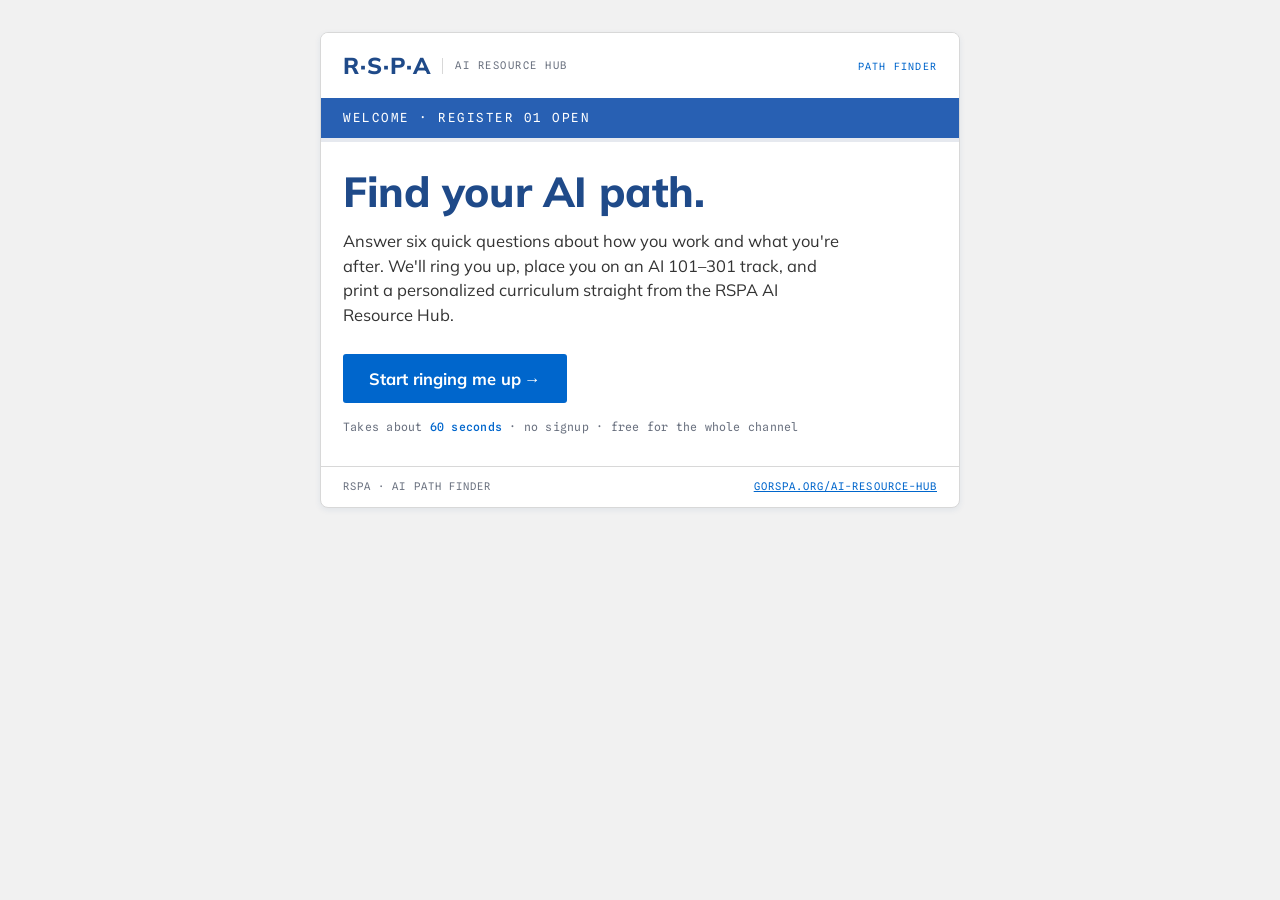
==== index.html @ 62cdf177 "Polish: keep receipt totals on one line at very narrow widths" ====
<!DOCTYPE html>
<html lang="en">
<head>
<meta charset="utf-8">
<meta name="viewport" content="width=device-width,initial-scale=1">
<meta name="description" content="RSPA AI Path Finder — a 60-second placement quiz that prints your personalized AI curriculum from the RSPA AI Resource Hub.">

<!-- Open Graph / social cards. Once the quiz has its final public URL,
     update og:url below, and consider swapping og:image for a 1200x630 PNG card. -->
<meta property="og:type" content="website">
<meta property="og:site_name" content="RSPA AI Resource Hub">
<meta property="og:title" content="RSPA AI Path Finder">
<meta property="og:description" content="Six quick questions place you on an AI 101–301 curriculum path for the retail IT channel — printed as a shareable receipt. Free, 60 seconds, no signup.">
<meta property="og:url" content="https://www.gorspa.org/ai-resource-hub/">
<meta property="og:image" content="https://www.gorspa.org/wp-content/uploads/logo-color.svg">
<meta name="twitter:card" content="summary">
<meta name="twitter:title" content="RSPA AI Path Finder">
<meta name="twitter:description" content="Find your AI path: a 60-second placement quiz from the RSPA AI Resource Hub.">
<title>RSPA AI Path Finder</title>
<link rel="preconnect" href="https://fonts.googleapis.com">
<link rel="preconnect" href="https://fonts.gstatic.com" crossorigin>
<link rel="stylesheet" href="https://fonts.googleapis.com/css2?family=Mulish:wght@400;600;700;800&family=Spline+Sans+Mono:wght@400;500;700&display=swap">
<style>
  /* ————————————————————————————————————————————————
     RSPA AI PATH FINDER — a friendly register that
     prints your curriculum as a receipt.
     Styled to RSPA's own site: white ground, navy nav
     blue, action blue links, RSPA red for the stamp.
     ———————————————————————————————————————————————— */
  :root{
    --page:#f1f1f1;         /* RSPA gray band */
    --card:#ffffff;
    --border:#d8d8d8;
    --navy:#1f4a89;         /* RSPA header navy */
    --navbar:#2860b3;       /* RSPA main-menu blue */
    --blue:#0066cc;         /* RSPA action/link blue */
    --blue-dark:#005dac;
    --red:#c02b0a;          /* RSPA red — stamp only */
    --txt:#333333;
    --txt-soft:#6b7280;
    --paper:#fbf8f1;        /* receipt paper */
    --paper-2:#f4efe2;
    --ink:#2d2d2d;
    --ink-soft:#6f6a5e;
    --disp:proxima-nova,"Mulish","Helvetica Neue",Helvetica,Arial,sans-serif;
    --mono:"Spline Sans Mono",ui-monospace,"SF Mono",Menlo,monospace;
    --ease:cubic-bezier(.16,1,.3,1);
  }
  *{box-sizing:border-box;margin:0;padding:0}
  html{-webkit-text-size-adjust:100%}
  body{
    background:var(--page);
    color:var(--txt);
    font-family:var(--disp);
    font-size:16px;line-height:1.5;
    min-height:100%;
    display:flex;justify-content:center;
    padding:clamp(12px,3vw,32px);
  }
  .terminal{
    width:100%;max-width:640px;
    background:var(--card);
    border:1px solid var(--border);
    border-radius:8px;
    overflow:hidden;
    box-shadow:0 2px 6px rgba(31,74,137,.08);
  }

  /* ————— masthead ————— */
  .mast{
    display:flex;align-items:center;justify-content:space-between;gap:16px;
    padding:16px 22px 14px;
    background:var(--card);
  }
  .brand{display:flex;align-items:center;gap:12px;min-width:0}
  .brand img{height:34px;width:auto;display:block}
  .brand .wordmark{
    display:none;
    font-family:var(--disp);font-weight:800;font-size:23px;letter-spacing:.04em;color:var(--navy);
  }
  .brand.no-img img{display:none}
  .brand.no-img .wordmark{display:block}
  .brand small{
    font-family:var(--mono);font-size:10.5px;letter-spacing:.14em;
    color:var(--txt-soft);text-transform:uppercase;white-space:nowrap;
    border-left:1px solid var(--border);padding-left:12px;
  }
  .mast .tag{
    font-family:var(--mono);font-size:10px;letter-spacing:.12em;text-transform:uppercase;
    color:var(--blue);white-space:nowrap;
  }

  /* ————— status bar (register display, RSPA nav blue) ————— */
  .vfd{
    background:var(--navbar);
    padding:11px 22px;
    font-family:var(--mono);
    color:#fff;
    display:flex;justify-content:space-between;align-items:baseline;gap:12px;
  }
  .vfd .msg{font-size:12.5px;letter-spacing:.12em;text-transform:uppercase;overflow:hidden;white-space:nowrap;text-overflow:ellipsis}
  .vfd .count{font-size:12.5px;letter-spacing:.12em;flex:none;color:rgba(255,255,255,.65)}
  .vfd .count b{color:#fff;font-weight:500}

  /* progress bar */
  .ticks{height:4px;background:#e6e9ef;overflow:hidden}
  .ticks i{display:block;height:100%;width:100%;background:var(--blue);
    transform:scaleX(0);transform-origin:left center;transition:transform .45s var(--ease)}

  /* ————— screens ————— */
  .stage{padding:28px 22px 30px;position:relative}
  .screen{display:none}
  .screen.active{display:block;animation:rise .38s var(--ease)}
  @keyframes rise{from{opacity:0;transform:translateY(10px)}to{opacity:1;transform:none}}

  h1{
    font-size:clamp(29px,6vw,42px);font-weight:800;line-height:1.06;color:var(--navy);
    letter-spacing:-.01em;text-wrap:balance;margin-bottom:14px;
  }
  h2{font-size:clamp(21px,4.2vw,26px);font-weight:700;line-height:1.18;color:var(--navy);letter-spacing:-.005em;text-wrap:balance;margin-bottom:20px}
  .lede{color:var(--txt);font-size:16.5px;max-width:50ch;margin-bottom:26px}
  .meta-line{font-family:var(--mono);font-size:11.5px;letter-spacing:.02em;color:var(--txt-soft);margin-top:16px}
  .meta-line b{color:var(--blue);font-weight:500}

  .btn{
    -webkit-appearance:none;appearance:none;cursor:pointer;
    font-family:var(--disp);font-weight:700;font-size:16.5px;
    color:#fff;background:var(--blue);
    border:none;border-radius:3px;
    padding:14px 26px;
    transition:background .15s,transform .12s var(--ease);
  }
  .btn:hover{background:var(--blue-dark)}
  .btn:active{transform:translateY(2px)}
  .btn:focus-visible{outline:3px solid var(--navy);outline-offset:3px}

  /* answers */
  .answers{display:flex;flex-direction:column;gap:10px}
  .ans{
    -webkit-appearance:none;appearance:none;cursor:pointer;text-align:left;
    display:flex;align-items:center;gap:14px;
    width:100%;padding:13px 16px;
    background:#fff;
    border:1px solid var(--border);
    border-radius:4px;
    color:var(--txt);font-family:var(--disp);font-size:16px;font-weight:400;line-height:1.35;
    transition:border-color .15s,background .15s,transform .15s var(--ease);
  }
  .ans .key{
    flex:none;width:28px;height:28px;border-radius:3px;
    display:grid;place-items:center;
    font-family:var(--mono);font-size:12px;font-weight:700;
    background:#eaf2fc;color:var(--blue);
    border:1px solid #c5dcf5;
  }
  .ans:hover{border-color:var(--blue);background:#f7fafd;transform:translateX(3px)}
  .ans:focus-visible{outline:2px solid var(--blue);outline-offset:2px}
  .ans.rung{border-color:var(--blue);background:#eaf2fc}
  .q-foot{display:flex;justify-content:space-between;align-items:baseline;gap:12px;margin-top:18px}
  .kbd-hint{display:none;font-family:var(--mono);font-size:11px;letter-spacing:.02em;color:var(--txt-soft)}
  .kbd-hint b{color:var(--blue);font-weight:500}
  @media (hover:hover) and (pointer:fine){ .kbd-hint{display:inline} }
  .back{
    background:none;border:none;cursor:pointer;
    font-family:var(--mono);font-size:12px;letter-spacing:.02em;color:var(--txt-soft);
    padding:6px 2px;
  }
  .back:hover{color:var(--navy)}
  .back:focus-visible{outline:2px solid var(--blue);outline-offset:2px}

  /* ————— printing / receipt ————— */
  .slot{
    height:12px;border-radius:6px;margin:4px auto 0;max-width:520px;
    background:linear-gradient(180deg,#c7cdd8,#e9ecf1);
    border:1px solid var(--border);
    box-shadow:0 2px 4px rgba(31,74,137,.25) inset;
  }
  .receipt-wrap{max-width:480px;margin:0 auto}
  .receipt{
    background:
      repeating-linear-gradient(0deg,transparent 0 26px,rgba(45,45,45,.03) 26px 27px),
      linear-gradient(180deg,var(--paper),var(--paper-2));
    color:var(--ink);
    font-family:var(--mono);font-size:13px;line-height:1.55;
    padding:26px 24px 20px;
    margin-top:-6px;
    box-shadow:0 18px 36px -16px rgba(31,74,137,.45);
    transform-origin:top center;
    -webkit-mask:linear-gradient(#000 0 0) top/100% calc(100% - 9px) no-repeat,
      radial-gradient(circle at 6px -3px, transparent 7px, #000 7.5px) bottom/12px 9px repeat-x;
            mask:linear-gradient(#000 0 0) top/100% calc(100% - 9px) no-repeat,
      radial-gradient(circle at 6px -3px, transparent 7px, #000 7.5px) bottom/12px 9px repeat-x;
  }
  .printing .receipt{animation:feed 1.1s var(--ease)}
  @keyframes feed{
    0%{clip-path:inset(0 0 100% 0);transform:translateY(-14px)}
    100%{clip-path:inset(0 0 0% 0);transform:none}
  }
  .r-center{text-align:center}
  .r-logo-img{height:34px;width:auto;display:inline-block}
  .r-logo{display:none;font-family:var(--disp);font-weight:800;font-size:24px;letter-spacing:.02em;color:var(--navy)}
  .r-head.no-img .r-logo-img{display:none}
  .r-head.no-img .r-logo{display:block}
  .r-sub{font-size:11px;letter-spacing:.14em;text-transform:uppercase;color:var(--ink-soft);margin-top:6px}
  .rule{border:none;border-top:1.5px dashed rgba(45,45,45,.35);margin:13px 0}
  .kv{display:flex;justify-content:space-between;gap:12px;font-size:12px;color:var(--ink-soft)}
  .kv b{color:var(--ink);font-weight:500}

  .stamp-row{display:flex;align-items:center;justify-content:space-between;gap:14px;margin:4px 0 2px}
  .lvl{
    font-family:var(--disp);font-weight:800;font-size:40px;letter-spacing:-.02em;line-height:1;color:var(--navy);
  }
  .lvl small{display:block;font-family:var(--mono);font-weight:400;font-size:10.5px;letter-spacing:.16em;text-transform:uppercase;color:var(--ink-soft);margin-top:5px}
  .stamp{
    flex:none;transform:rotate(-7deg);
    border:2.5px solid var(--red);color:var(--red);
    border-radius:6px;padding:6px 12px;
    font-weight:700;font-size:13px;letter-spacing:.16em;text-transform:uppercase;
    opacity:.92;
  }
  .printing .stamp{animation:stamp .5s var(--ease) .9s backwards}
  @keyframes stamp{
    0%{transform:rotate(-7deg) scale(2.1);opacity:0}
    70%{transform:rotate(-7deg) scale(.94);opacity:.95}
    100%{transform:rotate(-7deg) scale(1);opacity:.92}
  }
  .persona-line{font-size:12.5px;color:var(--ink);margin-top:10px;max-width:42ch}

  .r-h{font-size:11px;letter-spacing:.16em;text-transform:uppercase;color:var(--ink-soft);margin:2px 0 8px}
  .item{display:block;text-decoration:none;color:var(--ink);padding:9px 8px;margin:0 -8px;border-radius:4px}
  .item:hover{background:rgba(0,102,204,.06)}
  .item:focus-visible{outline:2px solid var(--blue);outline-offset:1px}
  .item .t{display:flex;justify-content:space-between;gap:10px;font-weight:700;font-size:13px}
  .item .t .sku{flex:none;font-weight:400;color:var(--ink-soft);font-size:11px;letter-spacing:.06em}
  .item .d{font-size:12px;color:var(--ink-soft);margin-top:2px;line-height:1.45}
  .item .u{font-size:11px;color:var(--blue);text-decoration:underline;text-underline-offset:2px;word-break:break-all;margin-top:3px;display:block}
  .totals .kv{margin:3px 0}
  .totals .kv b, .totals .grand span:last-child{white-space:nowrap}
  .totals .grand{font-size:15px;color:var(--ink);font-weight:700}
  .barcode{
    height:44px;margin:14px auto 4px;max-width:280px;
    background:repeating-linear-gradient(90deg,
      var(--ink) 0 2px,transparent 2px 5px,
      var(--ink) 5px 8px,transparent 8px 10px,
      var(--ink) 10px 11px,transparent 11px 15px,
      var(--ink) 15px 19px,transparent 19px 21px);
  }
  .thanks{font-size:11px;letter-spacing:.14em;text-transform:uppercase;color:var(--ink-soft)}

  /* share row */
  .share{display:flex;flex-wrap:wrap;gap:10px;justify-content:center;margin-top:22px}
  .chip{
    -webkit-appearance:none;appearance:none;cursor:pointer;text-decoration:none;
    font-family:var(--mono);font-size:12px;letter-spacing:.04em;
    color:var(--navy);background:#fff;
    border:1px solid var(--border);border-radius:3px;
    padding:9px 16px;transition:border-color .15s,background .15s;
  }
  .chip:hover{border-color:var(--blue);background:#f7fafd}
  .chip:focus-visible{outline:2px solid var(--blue);outline-offset:2px}
  .chip.primary{background:var(--blue);color:#fff;border-color:var(--blue);font-weight:700}
  .chip.primary:hover{background:var(--blue-dark)}
  .toast{
    text-align:center;font-family:var(--mono);font-size:11.5px;letter-spacing:.1em;
    color:var(--blue);margin-top:12px;min-height:16px;opacity:0;transition:opacity .25s;
  }
  .toast.show{opacity:1}
  .shared-note{
    font-family:var(--mono);font-size:11.5px;letter-spacing:.04em;color:var(--txt-soft);
    text-align:center;margin-bottom:14px;
  }
  .shared-note button{background:none;border:none;color:var(--blue);cursor:pointer;font:inherit;text-decoration:underline;text-underline-offset:2px;padding:0}

  .foot{
    border-top:1px solid var(--border);
    padding:12px 22px;display:flex;justify-content:space-between;gap:10px;
    font-family:var(--mono);font-size:10.5px;letter-spacing:.1em;color:var(--txt-soft);text-transform:uppercase;
  }
  .foot a{color:var(--blue)}
  .foot a:hover{color:var(--navy)}

  ::selection{background:var(--blue);color:#fff}

  @media (max-width:480px){
    .mast{padding:13px 16px 11px}
    .vfd{padding:10px 16px}
    .stage{padding:24px 16px 26px}
    .vfd .msg{font-size:11px;white-space:normal;line-height:1.45}
    .vfd .count{font-size:11px}
    .brand small{display:none}
    .mast .tag{display:none}
  }
  @media (prefers-reduced-motion:reduce){
    *,*::before,*::after{animation-duration:.01ms !important;animation-iteration-count:1 !important;transition-duration:.01ms !important}
  }
</style>
</head>
<body>

<div class="terminal" id="terminal">
  <div class="mast">
    <div class="brand" id="brand">
      <img src="https://www.gorspa.org/wp-content/uploads/logo-color.svg" alt="RSPA"
           onerror="this.parentNode.classList.add('no-img')">
      <span class="wordmark">R·S·P·A</span>
      <small>AI Resource Hub</small>
    </div>
    <span class="tag">Path Finder</span>
  </div>

  <div class="vfd" role="status" aria-live="polite">
    <span class="msg" id="vfdMsg">WELCOME · REGISTER 01 OPEN</span>
    <span class="count" id="vfdCount"></span>
  </div>
  <div class="ticks" id="ticks" aria-hidden="true"></div>

  <div class="stage" id="stage">

    <!-- INTRO -->
    <section class="screen active" id="intro">
      <h1>Find your AI path.</h1>
      <p class="lede">Answer six quick questions about how you work and what you're after. We'll ring you up, place you on an AI 101–301 track, and print a personalized curriculum straight from the RSPA AI Resource Hub.</p>
      <button class="btn" id="startBtn">Start ringing me up&thinsp;→</button>
      <p class="meta-line">Takes about <b>60 seconds</b> · no signup · free for the whole channel</p>
    </section>

    <!-- QUESTION -->
    <section class="screen" id="quiz">
      <h2 id="qTitle" tabindex="-1" style="outline:none"></h2>
      <div class="answers" id="qAnswers"></div>
      <div class="q-foot">
        <button class="back" id="backBtn">← back one item</button>
        <span class="kbd-hint" aria-hidden="true">or press <b>A–D</b></span>
      </div>
    </section>

    <!-- RESULT -->
    <section class="screen" id="result">
      <p class="shared-note" id="sharedNote" hidden>Viewing a shared result · <button id="retakeInline">take the quiz yourself →</button></p>
      <div class="slot" aria-hidden="true"></div>
      <div class="receipt-wrap">
        <div class="receipt" id="receipt"></div>
      </div>
      <div class="share">
        <button class="chip primary" id="copyBtn">Copy my result link</button>
        <a class="chip" id="liBtn" target="_blank" rel="noopener">Share on LinkedIn</a>
        <a class="chip" id="mailBtn">Email it</a>
        <button class="chip" id="retakeBtn">Retake</button>
      </div>
      <p class="toast" id="toast" role="status">LINK COPIED — PASTE IT ANYWHERE</p>
    </section>

  </div>

  <div class="foot">
    <span>RSPA · AI Path Finder</span>
    <a href="https://www.gorspa.org/ai-resource-hub/" target="_blank" rel="noopener">gorspa.org/ai-resource-hub</a>
  </div>
</div>

<script>
(function(){
  "use strict";

  /* ————— config ————— */
  var HUB = "https://www.gorspa.org/";
  /* Where LinkedIn / email shares send people. For now this is the AI Resource
     Hub; once the quiz has its own public URL, point this at the quiz instead. */
  var SHARE_TARGET = HUB + "ai-resource-hub/";
  /* Optional response counter: set to an endpoint URL (Formspree, Google Apps
     Script, etc.) to receive one anonymous POST per completed quiz:
     {level, track, role, ts}. Leave "" to disable — the widget is zero-backend. */
  var PING_URL = "";

  /* ————— content: questions ————— */
  var QUESTIONS = [
    {
      kick:"Item 1 · Familiarity",
      title:"How would you describe you and AI right now?",
      opts:[
        {label:"We haven't been formally introduced", pts:0},
        {label:"I've dabbled — ChatGPT here and there", pts:1},
        {label:"I use AI tools most days at work", pts:2},
        {label:"I'm building or deploying AI solutions", pts:3}
      ]
    },
    {
      kick:"Item 2 · Vocabulary check",
      title:"Someone says “RAG” in a meeting. You think…",
      opts:[
        {label:"…something about cleaning cloths?", pts:0},
        {label:"I've heard it — retrieval-something", pts:1},
        {label:"I can explain it in plain English", pts:2},
        {label:"I've implemented one", pts:3}
      ]
    },
    {
      kick:"Item 3 · Your seat",
      title:"Which seat do you sit in most days?",
      opts:[
        {label:"Owner / executive", role:"exec"},
        {label:"Sales or marketing", role:"sales"},
        {label:"Support, service, or operations", role:"ops"},
        {label:"Technical — dev, integrations, IT", role:"tech"}
      ]
    },
    {
      kick:"Item 4 · The goal",
      title:"What would make this worth your time?",
      opts:[
        {label:"Understand what AI actually is (and isn't)", track:"f"},
        {label:"Get better results from tools I already use", track:"p"},
        {label:"Run my company more efficiently with AI", track:"i"},
        {label:"Bring AI to my merchants — or my product", track:"m"}
      ]
    },
    {
      kick:"Item 5 · Company pulse",
      title:"How does your company use AI today?",
      opts:[
        {label:"It doesn't — or only unofficially", pts:0},
        {label:"A few people experimenting on their own", pts:1},
        {label:"Approved tools, some ground rules", pts:2},
        {label:"AI is built into our products or processes", pts:3}
      ]
    },
    {
      kick:"Item 6 · The honest one",
      title:"What's really holding you back?",
      opts:[
        {label:"I don't know where to start", mod:-1, flag:"start"},
        {label:"Security, IP, and accuracy worries", mod:0, flag:"risk"},
        {label:"Zero spare time to figure it out", mod:0, flag:"time"},
        {label:"Nothing — hand me the advanced stuff", mod:1, flag:"go"}
      ]
    }
  ];

  /* ————— content: levels & curriculum ————— */
  var ROLE_LABEL = {exec:"Owner / Executive", sales:"Sales & Marketing", ops:"Support & Operations", tech:"Technical / Dev"};
  var ROLE_PLAYBOOK = {
    exec:"Executive playbook — strategy, board materials, faster decisions.",
    sales:"Sales-team playbook — call prep, follow-ups, pipeline intelligence.",
    ops:"Support-team playbook — level-1 chatbots, faster resolution, onboarding.",
    tech:"Developer-team playbook — prototyping, code gen, the new QA."
  };
  var TRACK_LABEL = {f:"Foundations", p:"Practitioner", i:"Internal efficiency", m:"Merchant-facing"};

  var LEVELS = {
    "101":{
      persona:"The Explorer", grade:"AI 101",
      line:"AI-curious and starting fresh — the single best place to be. Your curriculum builds the foundation everyone else skipped.",
      items:[
        {sku:"TERM-101", t:"AI Terminology & Definitions", d:"Learn the language: generative vs. predictive, LLMs, RAG, agents — decoded for the channel.", u:HUB+"ai-terminology/"},
        {sku:"MYTH-101", t:"AI Misconceptions & Best Practices", d:"Seven myths, busted — plus what to never paste into a public AI tool.", u:HUB+"ai-misconceptions-best-practices/"},
        {sku:"PRMPT-101", t:"Basic Prompting — the Cheat Sheet", d:"Sample prompts for marketing, sales & support, and the role-context-format formula.", u:HUB+"ai-tools/"},
        {sku:"POD-151", t:"Podcast: AI's Impact w/ Byron Reese", d:"A tech futurist's big picture. Zero jargon, all signal.", u:HUB+"blog-rspa-trusted-advisor-ep-151-ais-impact-with-tech-futurist-byron-reese/"},
        {sku:"ACT-101", t:"This week: one tool, one task", d:"The best-practices action plan — pick one AI tool and use it for one real task before Friday.", u:HUB+"ai-misconceptions-best-practices/"}
      ]
    },
    "102":{
      persona:"The Practitioner", grade:"AI 102",
      line:"You already use AI — now make it work harder. Your curriculum turns casual prompting into a repeatable skill.",
      items:[
        {sku:"PRMPT-102", t:"Prompting Cheat Sheet & Few-Shot", d:"Context, verification, and teaching the AI with examples before you ask.", u:HUB+"ai-tools/"},
        {sku:"CRAFT-102", t:"Advanced Prompting: C.R.A.F.T. & Personas", d:"Context-Role-Action-Format-Tone, expert personas, chain-of-thought — the pro moves.", u:HUB+"ai-tools/"},
        {sku:"SEC-102", t:"Protect Your IP", d:"Zero-trust rules for public tools, and what belongs only in paid, contract-backed platforms.", u:HUB+"ai-misconceptions-best-practices/"},
        {sku:"DECK-102", t:"Inspire 2026 AI Session Decks", d:"AI Tools Overview and AI Productivity Tools — download the presentations.", u:HUB+"rspa-ai-education-content/"},
        {sku:"POD-153", t:"Podcast: Zack Kass (ex-OpenAI)", d:"How AI can expand VAR/ISV potential, from OpenAI's former GTM lead.", u:HUB+"blog-rspa-trusted-advisor-ep-153-how-ai-can-expand-var-isv-potential-with-zack-kass/"}
      ]
    },
    "201":{
      persona:"The Operator", grade:"AI 201",
      line:"You're past experimenting — time to put AI to work across the whole business, team by team.",
      items:[
        {sku:"OPS-201", t:"Internal AI Applications, by Team", d:"__ROLE__", u:HUB+"ai-internal-applications/"},
        {sku:"PDF-201", t:"Top 10 AI Use Cases for IT Resellers", d:"The internal-productivity playbook, in one PDF.", u:HUB+"wp-content/uploads/Top-10-AI-Use-Cases-for-IT-Resellers-Internal-Productivity-Business-Growth.pdf"},
        {sku:"PDF-202", t:"Stop Talking About AI and Start Using It", d:"A practical application guide for busy channel executives.", u:HUB+"wp-content/uploads/Stop-Talking-About-AI-and-Start-Using-It-A-Practical-Application-for-Busy-Channel-Executives.pdf"},
        {sku:"SEC-201", t:"Governance Guardrails", d:"IP protection defaults and sample partner-NDA language before you scale.", u:HUB+"ai-misconceptions-best-practices/"},
        {sku:"POD-153", t:"Podcast: Zack Kass (ex-OpenAI)", d:"Where VAR/ISV leverage really is — strategy for the next 24 months.", u:HUB+"blog-rspa-trusted-advisor-ep-153-how-ai-can-expand-var-isv-potential-with-zack-kass/"}
      ]
    },
    "301":{
      persona:"The Trailblazer", grade:"AI 301",
      line:"You're bringing AI to the front of the store — and the front of the industry. This is the merchant-facing, revenue-side track.",
      items:[
        {sku:"MRCH-301", t:"Merchant-Facing AI, by Vertical", d:"What McDonald's, Wegmans, and Sephora are shipping — and what your merchants will ask for next.", u:HUB+"ai-merchant-facing-applications/"},
        {sku:"POD-159", t:"Podcast: AI & Payments Opportunities", d:"For ISOs, agents, ISVs, and VARs — where AI meets the payments stack.", u:HUB+"blog-rspa-trusted-advisor-ep-159-ai-payments-opportunities-for-isos-agents-isvs-and-vars/"},
        {sku:"DECK-301", t:"Voice AI & Predictive Analysis Decks", d:"Inspire 2026 sessions: Voice AI in Retail IT and AI Predictive Analysis.", u:HUB+"rspa-ai-education-content/"},
        {sku:"OPS-301", t:"Cross-System Pipeline Intelligence", d:"Fuse CRM, email, transcripts & support data for forecast-grade deal health.", u:HUB+"ai-internal-applications/"},
        {sku:"CTA-301", t:"Join the RSPA AI Advisory Group", d:"Shape this hub — contribute case studies and steer what gets built next.", u:"mailto:Membership@GoRSPA.org?subject=RSPA%20AI%20Advisory%20Group"}
      ]
    }
  };

  /* electives appended by track / concern */
  var ELECTIVES = {
    m:{sku:"ELEC-M", t:"Elective: Merchant-Facing AI", d:"A preview of the 301 track — real deployments across retail, restaurant & grocery.", u:HUB+"ai-merchant-facing-applications/"},
    i:{sku:"ELEC-I", t:"Elective: Internal AI Applications", d:"A preview of the 201 track — efficiency use cases organized by business outcome.", u:HUB+"ai-internal-applications/"},
    risk:{sku:"ELEC-S", t:"Elective: IP & Accuracy Guardrails", d:"The zero-trust defaults that let you use AI without losing sleep.", u:HUB+"ai-misconceptions-best-practices/"}
  };

  var VFD_LINES = [
    "SCANNING FAMILIARITY…","CHECKING VOCABULARY…","LOGGING YOUR SEAT…",
    "PRICING THE GOAL…","READING COMPANY PULSE…","LAST ITEM — BE HONEST…"
  ];

  /* ————— state ————— */
  var state = {i:0, answers:[], score:0, role:null, track:null, flag:null, shared:false};

  var $ = function(id){return document.getElementById(id)};
  var screens = {intro:$("intro"), quiz:$("quiz"), result:$("result")};
  var reduced = window.matchMedia("(prefers-reduced-motion: reduce)").matches;

  /* progress bar */
  var ticksEl = $("ticks");
  ticksEl.appendChild(document.createElement("i"));

  function vfd(msg,count){
    $("vfdMsg").textContent = msg;
    $("vfdCount").innerHTML = count || "";
  }
  function show(name){
    for(var k in screens){screens[k].classList.remove("active")}
    screens[name].classList.add("active");
    postHeight();
  }
  function paintTicks(n){
    ticksEl.firstChild.style.transform = "scaleX(" + (n/QUESTIONS.length) + ")";
  }

  /* ————— quiz flow ————— */
  function renderQ(focusTitle){
    var q = QUESTIONS[state.i];
    $("qTitle").textContent = q.title;
    var box = $("qAnswers"); box.innerHTML = "";
    var KEYS = "ABCD";
    q.opts.forEach(function(opt,idx){
      var b = document.createElement("button");
      b.className = "ans" + (state.answers[state.i]===idx ? " rung" : "");
      b.type = "button";
      b.innerHTML = '<span class="key">'+KEYS[idx]+'</span><span>'+opt.label+'</span>';
      b.addEventListener("click",function(){pick(idx,b)});
      box.appendChild(b);
    });
    $("backBtn").style.visibility = "visible";
    $("backBtn").textContent = state.i===0 ? "← back to start" : "← back one item";
    vfd(VFD_LINES[state.i], "ITEM <b>"+(state.i+1)+"</b>/"+QUESTIONS.length);
    paintTicks(state.i);
    show("quiz");
    if(focusTitle !== false){ try{ $("qTitle").focus({preventScroll:false}) }catch(e){} }
  }

  var advancing = false;
  function pick(idx, btn){
    if(advancing) return;
    advancing = true;
    var sib = btn.parentNode.children;
    for(var s=0;s<sib.length;s++){ sib[s].classList.remove("rung") }
    btn.classList.add("rung");
    state.answers[state.i] = idx;
    var delay = reduced ? 0 : 260;
    setTimeout(function(){
      advancing = false;
      state.i++;
      if(state.i < QUESTIONS.length){ renderQ() }
      else { tally(); }
    }, delay);
  }

  /* register keys: A–D or 1–4 answer the open question */
  document.addEventListener("keydown", function(e){
    if(!screens.quiz.classList.contains("active")) return;
    if(e.altKey || e.ctrlKey || e.metaKey) return;
    var idx = "ABCD".indexOf(e.key.toUpperCase());
    if(idx < 0) idx = "1234".indexOf(e.key);
    if(idx >= 0 && idx < QUESTIONS[state.i].opts.length){
      var btn = $("qAnswers").children[idx];
      if(btn){ e.preventDefault(); pick(idx, btn) }
    }
  });

  $("backBtn").addEventListener("click",function(){
    if(state.i===0){ state.answers=[]; vfd("WELCOME · REGISTER 01 OPEN",""); paintTicks(0); show("intro"); return }
    state.i--; renderQ();
  });

  $("startBtn").addEventListener("click",function(){ state.i=0; state.answers=[]; renderQ() });
  $("retakeBtn").addEventListener("click",restart);
  $("retakeInline").addEventListener("click",restart);
  function restart(){
    state = {i:0, answers:[], score:0, role:null, track:null, flag:null, shared:false};
    $("sharedNote").hidden = true;
    if(history.replaceState){ try{ history.replaceState(null,"",location.pathname) }catch(e){} }
    renderQ();
  }

  /* ————— scoring ————— */
  function tally(){
    var score=0, role="ops", track="f", flag=null, mod=0;
    QUESTIONS.forEach(function(q,qi){
      var opt = q.opts[state.answers[qi]];
      if(!opt) return;
      if(typeof opt.pts === "number") score += opt.pts;
      if(opt.role) role = opt.role;
      if(opt.track) track = opt.track;
      if(typeof opt.mod === "number"){ mod = opt.mod; flag = opt.flag }
    });
    var adj = Math.max(0, Math.min(9, score + mod));
    var level = adj<=2 ? "101" : adj<=5 ? "102" : adj<=7 ? "201" : "301";
    state.score=adj; state.role=role; state.track=track; state.flag=flag;
    renderResult(level, track, role, adj, flag, false);
  }

  /* ————— receipt ————— */
  function esc(s){return String(s).replace(/&/g,"&amp;").replace(/</g,"&lt;").replace(/>/g,"&gt;").replace(/"/g,"&quot;")}

  function renderResult(level, track, role, score, flag, isShared){
    var L = LEVELS[level];
    var items = L.items.slice();

    /* personalize the 201 lead item by role */
    items = items.map(function(it){
      if(it.d === "__ROLE__"){ it = {sku:it.sku,t:it.t,u:it.u,d:ROLE_PLAYBOOK[role] || "Playbooks for every team — pick your seat and start there."} }
      return it;
    });

    /* electives: track preview + risk guardrails, deduped */
    var extra = [];
    if(track==="m" && level!=="301") extra.push(ELECTIVES.m);
    if(track==="i" && (level==="101"||level==="102")) extra.push(ELECTIVES.i);
    if(flag==="risk") extra.push(ELECTIVES.risk);
    var urls = {}; items.forEach(function(it){urls[it.u+it.t]=1});
    extra = extra.filter(function(e){ if(urls[e.u+e.t]) return false; urls[e.u+e.t]=1; return true });

    var now = new Date();
    var dateStr = now.toLocaleDateString(undefined,{year:"numeric",month:"short",day:"2-digit"});
    var timeStr = now.toLocaleTimeString(undefined,{hour:"2-digit",minute:"2-digit"});

    var h = '';
    h += '<div class="r-center r-head"><img class="r-logo-img" src="https://www.gorspa.org/wp-content/uploads/logo-color.svg" alt="RSPA" onerror="this.parentNode.classList.add(\'no-img\')">';
    h += '<div class="r-logo">R·S·P·A</div>';
    h += '<div class="r-sub">AI Resource Hub · Path Finder</div></div>';
    h += '<hr class="rule">';
    h += '<div class="kv"><span>DATE</span><b>'+dateStr+' '+timeStr+'</b></div>';
    h += '<div class="kv"><span>REGISTER</span><b>01 · PATH FINDER v1.0</b></div>';
    h += '<div class="kv"><span>MEMBER SEAT</span><b>'+esc(ROLE_LABEL[role]||"—")+'</b></div>';
    h += '<div class="kv"><span>TRACK</span><b>'+esc(TRACK_LABEL[track]||"—")+'</b></div>';
    h += '<hr class="rule">';
    h += '<div class="stamp-row"><div class="lvl">'+L.grade+'<small>Your placement</small></div>';
    h += '<div class="stamp">'+esc(L.persona)+'</div></div>';
    h += '<p class="persona-line">'+esc(L.line)+'</p>';
    h += '<hr class="rule">';
    h += '<div class="r-h">Your curriculum — tap any line</div>';

    items.concat(extra).forEach(function(it){
      var ext = it.u.indexOf("mailto:")===0 ? '' : ' target="_blank" rel="noopener"';
      h += '<a class="item" href="'+esc(it.u)+'"'+ext+'>';
      h += '<span class="t"><span>'+esc(it.t)+'</span><span class="sku">'+esc(it.sku)+'</span></span>';
      h += '<span class="d">'+esc(it.d)+'</span>';
      h += '<span class="u">'+esc(it.u.replace("https://www.","").replace("mailto:","").split("?")[0])+'</span>';
      h += '</a>';
    });

    h += '<hr class="rule">';
    h += '<div class="totals">';
    h += '<div class="kv"><span>SUBTOTAL · AI FAMILIARITY</span><b>'+(score===null?"—":score)+' / 9</b></div>';
    h += '<div class="kv"><span>FEAR OF AI</span><b>−100%</b></div>';
    h += '<div class="kv grand"><span>TOTAL DUE</span><span>$0.00</span></div>';
    h += '</div>';
    h += '<hr class="rule">';
    h += '<div class="r-center"><div class="barcode" aria-hidden="true"></div>';
    h += '<div class="kv" style="justify-content:center;gap:6px"><span>'+level+'-'+track.toUpperCase()+(role?'-'+role.toUpperCase().slice(0,4):'')+'</span></div>';
    h += '<p class="thanks" style="margin-top:10px">*** Thank you for learning with RSPA ***<br>No refunds on knowledge</p></div>';

    $("receipt").innerHTML = h;

    /* share links */
    var code = level + track;
    var base = location.origin + location.pathname;
    var shareUrl = base + "?r=" + code;
    var liText = isShared
      ? "Worth 60 seconds for anyone in the retail IT channel: the RSPA AI Path Finder places you on a personalized AI curriculum. This one came back "+L.grade+" — "+L.persona+". Find your path on the RSPA AI Resource Hub: "+SHARE_TARGET
      : "I just took the RSPA AI Path Finder and placed at "+L.grade+" — "+L.persona+". Six quick questions, then a personalized AI curriculum for VARs and ISVs. Find your own path on the RSPA AI Resource Hub: "+SHARE_TARGET;
    $("liBtn").href = "https://www.linkedin.com/feed/?shareActive=true&text=" + encodeURIComponent(liText);
    $("copyBtn").textContent = isShared ? "Copy this result link" : "Copy my result link";
    $("retakeBtn").textContent = isShared ? "Take the quiz" : "Retake";
    var mailSubj = isShared ? "Find your AI path — RSPA AI Path Finder"
                            : "My RSPA AI path: "+L.grade+" — "+L.persona;
    var mailBody = isShared
      ? "Hi,\n\nThought of you for this: the RSPA AI Path Finder — six quick questions that place you on a personalized AI curriculum for the retail IT channel. This result came back "+L.grade+" ("+L.persona+").\n\nFind your own AI path (about 60 seconds, no signup):\n"+SHARE_TARGET+"\n\n"
      : "Hi,\n\nI just took the RSPA AI Path Finder and placed at "+L.grade+" — "+L.persona+".\n\nIt asks six quick questions, then prints a personalized AI curriculum — terminology, prompting, and real use cases for VARs and ISVs — straight from the RSPA AI Resource Hub.\n\nFind your own AI path (about 60 seconds, no signup):\n"+SHARE_TARGET+"\n\n";
    $("mailBtn").href = "mailto:?subject=" + encodeURIComponent(mailSubj) + "&body=" + encodeURIComponent(mailBody);

    /* optional anonymous response counter */
    if(PING_URL && !isShared){
      try{
        fetch(PING_URL,{method:"POST",mode:"no-cors",
          headers:{"Content-Type":"application/json"},
          body:JSON.stringify({level:level,track:track,role:role,ts:Date.now()})
        }).catch(function(){});
      }catch(e){}
    }
    $("copyBtn").onclick = function(){
      var toastMsg = function(msg){ var t=$("toast"); t.textContent=msg; t.classList.add("show"); setTimeout(function(){t.classList.remove("show")},4000) };
      var done = function(){ toastMsg("LINK COPIED — PASTE IT ANYWHERE") };
      var fail = function(){ toastMsg("COPY BLOCKED — LINK: "+shareUrl) };
      if(navigator.clipboard && navigator.clipboard.writeText){
        navigator.clipboard.writeText(shareUrl).then(done,function(){fallbackCopy(shareUrl,done,fail)});
      } else { fallbackCopy(shareUrl,done,fail) }
    };

    $("sharedNote").hidden = !isShared;
    vfd("PLACEMENT PRINTED · "+L.grade+" · "+L.persona.toUpperCase(), "");
    paintTicks(QUESTIONS.length);
    var wrap = $("result");
    wrap.classList.remove("printing");
    void wrap.offsetWidth; /* restart animation */
    if(!reduced) wrap.classList.add("printing");
    show("result");
    setTimeout(postHeight, reduced?50:1200);
  }

  function fallbackCopy(text,done,fail){
    var ta=document.createElement("textarea");
    ta.value=text; ta.setAttribute("readonly","");
    ta.style.position="absolute"; ta.style.left="-9999px";
    document.body.appendChild(ta); ta.select();
    var ok=false;
    try{ ok=document.execCommand("copy") }catch(e){ ok=false }
    document.body.removeChild(ta);
    if(ok){ done() } else if(fail){ fail() }
  }

  /* ————— shared-result deep link (?r=201i) ————— */
  (function(){
    var m = /[?&]r=(101|102|201|301)([fpim])?/.exec(location.search);
    if(m){
      var lvl=m[1], trk=m[2]||"f";
      state.shared = true;
      renderResult(lvl, trk, null, null, null, true);
    }
  })();

  /* ————— iframe auto-height ————— */
  function postHeight(){
    if(window.parent === window) return;
    try{
      window.parent.postMessage({type:"rspa-pathfinder-height",
        height: document.documentElement.scrollHeight}, "*");
    }catch(e){}
  }
  window.addEventListener("resize", postHeight);
  if(window.ResizeObserver){ new ResizeObserver(postHeight).observe(document.body) }
  postHeight();
})();
</script>

</body>
</html>
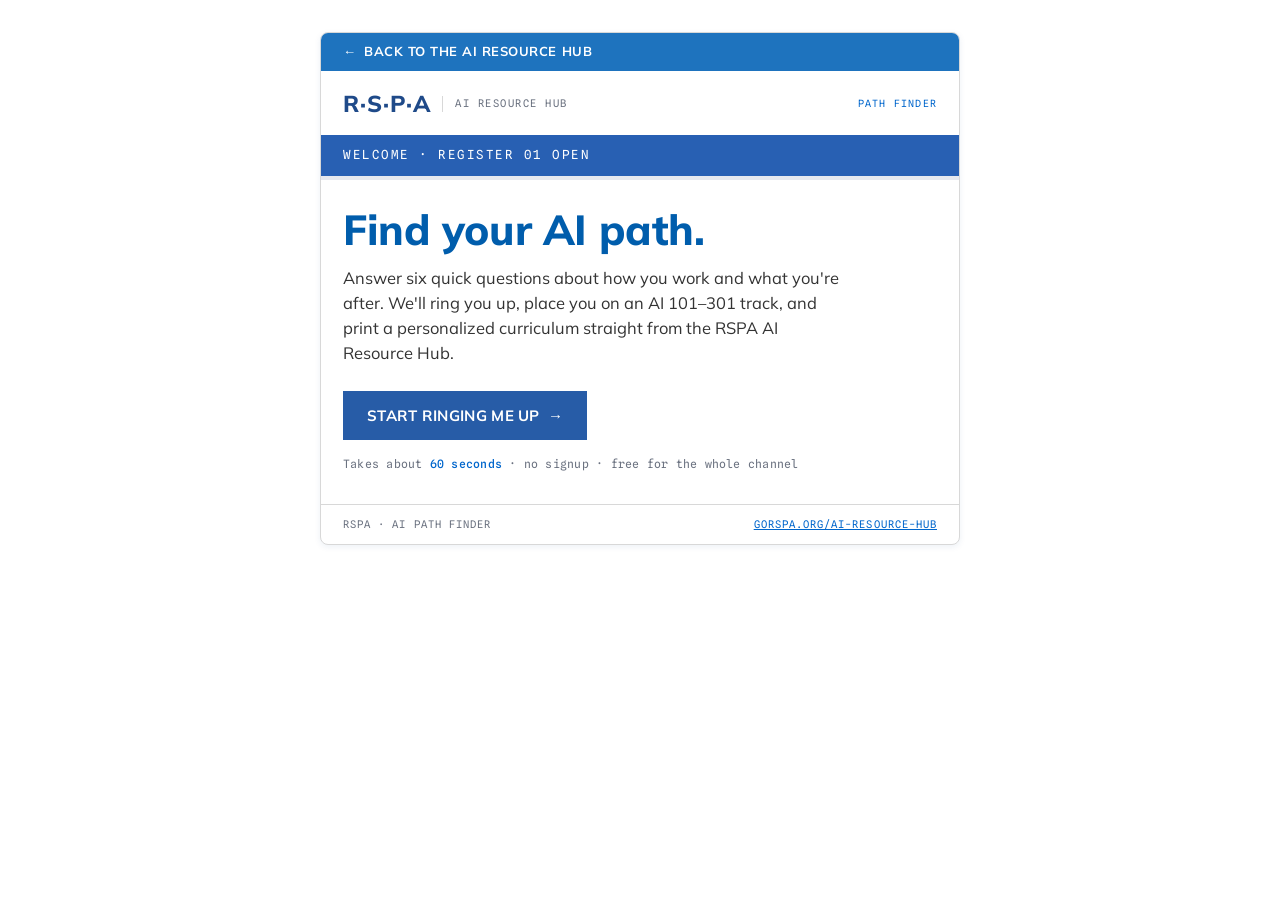
==== commit cfe44ad4: "v1.5.0: match the gorspa.org hub look (back-to-hub bar, card icon, theme buttons) Co-Authored-By: Cl" ====
--- a/index.html
+++ b/index.html
@@ -3,20 +3,31 @@
 <head>
 <meta charset="utf-8">
 <meta name="viewport" content="width=device-width,initial-scale=1">
+<!-- Bump when the curriculum or behavior changes; the WordPress plugin's
+     settings screen displays both values. -->
+<meta name="rspa-pathfinder-version" content="1.5.0">
+<meta name="rspa-pathfinder-content-date" content="2026-11-20">
 <meta name="description" content="RSPA AI Path Finder — a 60-second placement quiz that prints your personalized AI curriculum from the RSPA AI Resource Hub.">
 
-<!-- Open Graph / social cards. Once the quiz has its final public URL,
-     update og:url below, and consider swapping og:image for a 1200x630 PNG card. -->
+<!-- Open Graph / social cards. Once the quiz has its final public URL, update og:url below.
+     Image: the Find Your AI Learning Path icon from the RSPA hub card (800x800). -->
 <meta property="og:type" content="website">
 <meta property="og:site_name" content="RSPA AI Resource Hub">
 <meta property="og:title" content="RSPA AI Path Finder">
 <meta property="og:description" content="Six quick questions place you on an AI 101–301 curriculum path for the retail IT channel — printed as a shareable receipt. Free, 60 seconds, no signup.">
 <meta property="og:url" content="https://www.gorspa.org/ai-resource-hub/">
-<meta property="og:image" content="https://www.gorspa.org/wp-content/uploads/logo-color.svg">
+<meta property="og:image" content="https://www.gorspa.org/wp-content/uploads/Find-AI-Path-Icon-800w.png">
+<meta property="og:image:width" content="800">
+<meta property="og:image:height" content="800">
+<meta property="og:image:alt" content="RSPA AI Path Finder icon: a compass pin with branching paths">
+<meta name="twitter:image" content="https://www.gorspa.org/wp-content/uploads/Find-AI-Path-Icon-800w.png">
 <meta name="twitter:card" content="summary">
 <meta name="twitter:title" content="RSPA AI Path Finder">
 <meta name="twitter:description" content="Find your AI path: a 60-second placement quiz from the RSPA AI Resource Hub.">
 <title>RSPA AI Path Finder</title>
+<script>/* mark iframe/popup use before first paint, so the back-to-hub bar never flashes */try{if(window.parent!==window)document.documentElement.classList.add("embedded")}catch(e){document.documentElement.classList.add("embedded")}</script>
+<!-- tab icon: the hub card's Find Your AI Learning Path icon, 64px, inlined so it also works inside the WordPress plugin -->
+<link rel="icon" type="image/png" href="[data-uri]">
 <link rel="preconnect" href="https://fonts.googleapis.com">
 <link rel="preconnect" href="https://fonts.gstatic.com" crossorigin>
 <link rel="stylesheet" href="https://fonts.googleapis.com/css2?family=Mulish:wght@400;600;700;800&family=Spline+Sans+Mono:wght@400;500;700&display=swap">
@@ -28,13 +39,15 @@
      blue, action blue links, RSPA red for the stamp.
      ———————————————————————————————————————————————— */
   :root{
-    --page:#f1f1f1;         /* RSPA gray band */
+    --page:#ffffff;         /* gorspa.org page ground */
     --card:#ffffff;
     --border:#d8d8d8;
     --navy:#1f4a89;         /* RSPA header navy */
     --navbar:#2860b3;       /* RSPA main-menu blue */
     --blue:#0066cc;         /* RSPA action/link blue */
-    --blue-dark:#005dac;
+    --blue-dark:#005dac;    /* hub card titles */
+    --btn:#275ca7;          /* theme .btn-link.blue */
+    --hubbar:#1e73be;       /* hub section bar */
     --red:#c02b0a;          /* RSPA red — stamp only */
     --txt:#333333;
     --txt-soft:#6b7280;
@@ -66,6 +79,17 @@
     box-shadow:0 2px 6px rgba(31,74,137,.08);
   }
 
+  /* ————— back-to-hub bar: matches the gorspa.org hub section bar ————— */
+  .hubbar{
+    display:flex;align-items:center;gap:8px;
+    background:var(--hubbar);color:#fff;text-decoration:none;
+    font-family:var(--disp);font-weight:700;font-size:13px;letter-spacing:.04em;text-transform:uppercase;
+    padding:9px 22px;
+  }
+  .hubbar:hover{background:var(--btn)}
+  .hubbar:focus-visible{outline:3px solid var(--navy);outline-offset:-3px}
+  .embedded .hubbar{display:none} /* inside a popup or iframe the host page is already the hub */
+
   /* ————— masthead ————— */
   .mast{
     display:flex;align-items:center;justify-content:space-between;gap:16px;
@@ -113,24 +137,28 @@
   .screen.active{display:block;animation:rise .38s var(--ease)}
   @keyframes rise{from{opacity:0;transform:translateY(10px)}to{opacity:1;transform:none}}
 
+  .intro-head{display:flex;align-items:center;gap:18px;margin-bottom:14px}
+  .intro-icon{flex:none;width:76px;height:76px;border-radius:14px;display:block}
+  .intro-head h1{margin-bottom:0}
   h1{
-    font-size:clamp(29px,6vw,42px);font-weight:800;line-height:1.06;color:var(--navy);
+    font-size:clamp(29px,6vw,42px);font-weight:800;line-height:1.06;color:var(--blue-dark);
     letter-spacing:-.01em;text-wrap:balance;margin-bottom:14px;
   }
-  h2{font-size:clamp(21px,4.2vw,26px);font-weight:700;line-height:1.18;color:var(--navy);letter-spacing:-.005em;text-wrap:balance;margin-bottom:20px}
+  h2{font-size:clamp(21px,4.2vw,26px);font-weight:700;line-height:1.18;color:var(--blue-dark);letter-spacing:-.005em;text-wrap:balance;margin-bottom:20px}
   .lede{color:var(--txt);font-size:16.5px;max-width:50ch;margin-bottom:26px}
   .meta-line{font-family:var(--mono);font-size:11.5px;letter-spacing:.02em;color:var(--txt-soft);margin-top:16px}
   .meta-line b{color:var(--blue);font-weight:500}
 
   .btn{
     -webkit-appearance:none;appearance:none;cursor:pointer;
-    font-family:var(--disp);font-weight:700;font-size:16.5px;
-    color:#fff;background:var(--blue);
-    border:none;border-radius:3px;
-    padding:14px 26px;
-    transition:background .15s,transform .12s var(--ease);
-  }
-  .btn:hover{background:var(--blue-dark)}
+    /* the gorspa.org theme's .btn-link.blue: uppercase, square, arrow at the right */
+    font-family:var(--disp);font-weight:700;font-size:15px;letter-spacing:.02em;text-transform:uppercase;line-height:1;
+    color:#fff;background:var(--btn);
+    border:2px solid var(--btn);border-radius:0;
+    padding:15px 22px;
+    transition:opacity .15s,transform .12s var(--ease);
+  }
+  .btn:hover{opacity:.75}
   .btn:active{transform:translateY(2px)}
   .btn:focus-visible{outline:3px solid var(--navy);outline-offset:3px}
 
@@ -231,12 +259,23 @@
   .item:hover{background:rgba(0,102,204,.06)}
   .item:focus-visible{outline:2px solid var(--blue);outline-offset:1px}
   .item .t{display:flex;justify-content:space-between;gap:10px;font-weight:700;font-size:13px}
-  .item .t .sku{flex:none;font-weight:400;color:var(--ink-soft);font-size:11px;letter-spacing:.06em}
+  .item .t .nm{flex:1;min-width:0}
+  .item .t .pr{flex:none;text-align:right;white-space:nowrap}
+  .item .t .sku{font-weight:400;color:var(--ink-soft);font-size:11px;letter-spacing:.06em;margin-right:6px}
+  /* checklist box: ticks when the visitor opens that line (saved in this browser only) */
+  .item .box{display:inline-block;position:relative;width:11px;height:11px;margin-right:7px;vertical-align:-1px;
+    border:1.5px solid currentColor;border-radius:2px;transition:background .15s,border-color .15s}
+  .item.got .box{background:var(--blue);border-color:var(--blue)}
+  .item.got .box::after{content:"";position:absolute;left:2.5px;top:-.5px;width:3px;height:6.5px;
+    border:solid #fff;border-width:0 1.6px 1.6px 0;transform:rotate(45deg)}
+  .sr{position:absolute;width:1px;height:1px;overflow:hidden;clip:rect(0 0 0 0);white-space:nowrap}
   .item .d{font-size:12px;color:var(--ink-soft);margin-top:2px;line-height:1.45}
   .item .u{font-size:11px;color:var(--blue);text-decoration:underline;text-underline-offset:2px;word-break:break-all;margin-top:3px;display:block}
   .totals .kv{margin:3px 0}
   .totals .kv b, .totals .grand span:last-child{white-space:nowrap}
   .totals .grand{font-size:15px;color:var(--ink);font-weight:700}
+  .totals .coupon{color:var(--red)}
+  .totals .coupon b{color:var(--red)}
   .barcode{
     height:44px;margin:14px auto 4px;max-width:280px;
     background:repeating-linear-gradient(90deg,
@@ -258,13 +297,31 @@
   }
   .chip:hover{border-color:var(--blue);background:#f7fafd}
   .chip:focus-visible{outline:2px solid var(--blue);outline-offset:2px}
-  .chip.primary{background:var(--blue);color:#fff;border-color:var(--blue);font-weight:700}
-  .chip.primary:hover{background:var(--blue-dark)}
+  .chip.primary{background:var(--btn);color:#fff;border-color:var(--btn);font-weight:700}
+  .chip.primary:hover{background:var(--btn);opacity:.75}
   .toast{
     text-align:center;font-family:var(--mono);font-size:11.5px;letter-spacing:.1em;
     color:var(--blue);margin-top:12px;min-height:16px;opacity:0;transition:opacity .25s;
   }
   .toast.show{opacity:1}
+  /* RSPA reward: a tear-off coupon printed under the totals once unlocked */
+  .reward{margin:14px 0 4px;padding:12px 12px 13px;border:1.5px dashed rgba(45,45,45,.45);text-align:center}
+  .reward .rw-h{font-size:11px;letter-spacing:.16em;text-transform:uppercase;color:var(--ink-soft)}
+  .reward .rw-t{font-family:var(--disp);font-weight:800;font-size:16px;color:var(--navy);margin-top:4px;line-height:1.25}
+  .reward .rw-d{font-size:11.5px;color:var(--ink-soft);margin-top:6px;line-height:1.45}
+  .reward .rw-bar{height:6px;background:rgba(45,45,45,.12);margin:10px 0 2px}
+  .reward .rw-bar i{display:block;height:100%;background:var(--blue)}
+  .reward.open{border-color:var(--red);background:rgba(192,43,10,.04)}
+  .reward.open .rw-h{color:var(--red);font-weight:700}
+  .reward .rw-code{display:flex;justify-content:center;align-items:stretch;gap:0;margin:10px auto 2px;width:max-content;max-width:100%}
+  .reward .rw-code b{font-size:19px;letter-spacing:.12em;padding:6px 12px;border:2px solid var(--ink);background:#fff;color:var(--ink);overflow-wrap:anywhere}
+  .reward .rw-code button{font:inherit;font-size:11px;letter-spacing:.1em;border:2px solid var(--ink);border-left:0;background:var(--ink);color:#fff;padding:0 10px;cursor:pointer}
+  .reward .rw-code button:focus-visible,.reward .rw-cta:focus-visible{outline:2px solid var(--blue);outline-offset:2px}
+  .reward .rw-cta{display:inline-block;margin-top:9px;font-family:var(--disp);font-weight:700;font-size:13.5px;color:#fff;background:var(--blue);padding:8px 14px;border-radius:3px;text-decoration:none}
+  .reward .rw-cta:hover{background:var(--blue-dark)}
+  .reward.just{animation:stamp .55s var(--ease)}
+  .picked-note{text-align:center;font-family:var(--mono);font-size:11px;letter-spacing:.04em;color:var(--txt-soft);margin-top:6px}
+  .picked-note button{background:none;border:none;color:var(--blue);cursor:pointer;font:inherit;text-decoration:underline;text-underline-offset:2px;padding:0}
   .shared-note{
     font-family:var(--mono);font-size:11.5px;letter-spacing:.04em;color:var(--txt-soft);
     text-align:center;margin-bottom:14px;
@@ -281,10 +338,18 @@
 
   ::selection{background:var(--blue);color:#fff}
 
+  /* embedded in an iframe (e.g. the WordPress block): transparent ground, tight
+     padding — the host page provides the spacing. */
+  .embedded body{background:transparent;padding:4px 2px 10px}
+  .embedded .terminal{box-shadow:0 1px 4px rgba(31,74,137,.08)}
+
   @media (max-width:480px){
     .mast{padding:13px 16px 11px}
     .vfd{padding:10px 16px}
     .stage{padding:24px 16px 26px}
+    .hubbar{padding:9px 16px;font-size:12px}
+    .intro-icon{width:58px;height:58px;border-radius:11px}
+    .intro-head{gap:14px}
     .vfd .msg{font-size:11px;white-space:normal;line-height:1.45}
     .vfd .count{font-size:11px}
     .brand small{display:none}
@@ -298,6 +363,7 @@
 <body>
 
 <div class="terminal" id="terminal">
+  <a class="hubbar" href="https://www.gorspa.org/ai-resource-hub/">&larr;&ensp;Back to the AI Resource Hub</a>
   <div class="mast">
     <div class="brand" id="brand">
       <img src="https://www.gorspa.org/wp-content/uploads/logo-color.svg" alt="RSPA"
@@ -318,9 +384,13 @@
 
     <!-- INTRO -->
     <section class="screen active" id="intro">
-      <h1>Find your AI path.</h1>
+      <div class="intro-head">
+        <img class="intro-icon" src="https://www.gorspa.org/wp-content/uploads/Find-AI-Path-Icon-800w-150x150.png" alt="" width="76" height="76"
+             onerror="this.remove()">
+        <h1>Find your AI path.</h1>
+      </div>
       <p class="lede">Answer six quick questions about how you work and what you're after. We'll ring you up, place you on an AI 101–301 track, and print a personalized curriculum straight from the RSPA AI Resource Hub.</p>
-      <button class="btn" id="startBtn">Start ringing me up&thinsp;→</button>
+      <button class="btn" id="startBtn">Start ringing me up&ensp;→</button>
       <p class="meta-line">Takes about <b>60 seconds</b> · no signup · free for the whole channel</p>
     </section>
 
@@ -348,6 +418,7 @@
         <button class="chip" id="retakeBtn">Retake</button>
       </div>
       <p class="toast" id="toast" role="status">LINK COPIED — PASTE IT ANYWHERE</p>
+      <p class="picked-note" id="pickedNote" hidden>Checkmarks are saved in this browser only · <button type="button" id="clearPicked">clear them</button></p>
     </section>
 
   </div>
@@ -362,15 +433,37 @@
 (function(){
   "use strict";
 
-  /* ————— config ————— */
+  /* ————— config —————
+     The WordPress plugin overrides these by defining window.RSPA_PATHFINDER_CONFIG
+     before this script runs; standalone copies use the defaults below. */
+  var CFG = window.RSPA_PATHFINDER_CONFIG || {};
   var HUB = "https://www.gorspa.org/";
   /* Where LinkedIn / email shares send people. For now this is the AI Resource
      Hub; once the quiz has its own public URL, point this at the quiz instead. */
-  var SHARE_TARGET = HUB + "ai-resource-hub/";
+  var SHARE_TARGET = CFG.shareTarget || HUB + "ai-resource-hub/";
   /* Optional response counter: set to an endpoint URL (Formspree, Google Apps
      Script, etc.) to receive one anonymous POST per completed quiz:
      {level, track, role, ts}. Leave "" to disable — the widget is zero-backend. */
-  var PING_URL = "";
+  var PING_URL = CFG.pingUrl || "";
+  /* Base URL for "Copy my result link" (?r=201i is appended). Defaults to this
+     page; the plugin points it at the WordPress page the quiz is embedded on. */
+  var RESULT_BASE = CFG.resultBase || (location.origin + location.pathname);
+  /* Coupon printed on the receipt: every line's value comes off, total stays $0.00. */
+  var COUPON = String(CFG.coupon || "PATHFINDER").toUpperCase();
+  /* Optional RSPA reward (WordPress plugin → "RSPA reward"): a real discount
+     code printed as a tear-off coupon once the visitor has picked up enough of
+     their path. {code, headline, details, url, cta, unlock:"receipt"|"count"|"complete", count} */
+  var REWARD = (CFG.reward && CFG.reward.code) ? CFG.reward : null;
+  function rewardNeeded(total){
+    if(!REWARD) return Infinity;
+    if(REWARD.unlock === "receipt") return 0;
+    if(REWARD.unlock === "count") return Math.min(Math.max(1, +REWARD.count || 1), total);
+    return total;
+  }
+
+  /* inside an iframe: drop the gray page band so the widget sits on the host page */
+  var EMBEDDED = window.parent !== window;
+  if(EMBEDDED) document.documentElement.classList.add("embedded");
 
   /* ————— content: questions ————— */
   var QUESTIONS = [
@@ -453,9 +546,11 @@
       items:[
         {sku:"TERM-101", t:"AI Terminology & Definitions", d:"Learn the language: generative vs. predictive, LLMs, RAG, agents — decoded for the channel.", u:HUB+"ai-terminology/"},
         {sku:"MYTH-101", t:"AI Misconceptions & Best Practices", d:"Seven myths, busted — plus what to never paste into a public AI tool.", u:HUB+"ai-misconceptions-best-practices/"},
-        {sku:"PRMPT-101", t:"Basic Prompting — the Cheat Sheet", d:"Sample prompts for marketing, sales & support, and the role-context-format formula.", u:HUB+"ai-tools/"},
-        {sku:"POD-151", t:"Podcast: AI's Impact w/ Byron Reese", d:"A tech futurist's big picture. Zero jargon, all signal.", u:HUB+"blog-rspa-trusted-advisor-ep-151-ais-impact-with-tech-futurist-byron-reese/"},
-        {sku:"ACT-101", t:"This week: one tool, one task", d:"The best-practices action plan — pick one AI tool and use it for one real task before Friday.", u:HUB+"ai-misconceptions-best-practices/"}
+        /* RSPA's own AI Roadmap 101 (hub: ai-roadmaps-for-solution-providers/). Module 1's 24 prompts
+           and 30-day plan replace the old PRMPT-101 cheat sheet and ACT-101 action item. */
+        {sku:"MAP-101A", t:"Roadmap 101 · Start Using AI with Confidence", d:"RSPA's beginner field manual: 24 copy-and-paste prompts for POS & payments work, and a 30-day practice plan.", u:HUB+"wp-content/uploads/AI-Roadmap-101-Module-1.pdf"},
+        {sku:"MAP-101B", t:"Roadmap 101 · Set Up Your AI Workspace", d:"Module 2: projects and files, privacy, a persona and writing style, the right tool, and a budget.", u:HUB+"wp-content/uploads/AI-Roadmap-101-Module-2.pdf"},
+        {sku:"POD-151", t:"Podcast: AI's Impact w/ Byron Reese", d:"A tech futurist's big picture. Zero jargon, all signal.", u:HUB+"blog-rspa-trusted-advisor-ep-151-ais-impact-with-tech-futurist-byron-reese/"}
       ]
     },
     "102":{
@@ -465,7 +560,7 @@
         {sku:"PRMPT-102", t:"Prompting Cheat Sheet & Few-Shot", d:"Context, verification, and teaching the AI with examples before you ask.", u:HUB+"ai-tools/"},
         {sku:"CRAFT-102", t:"Advanced Prompting: C.R.A.F.T. & Personas", d:"Context-Role-Action-Format-Tone, expert personas, chain-of-thought — the pro moves.", u:HUB+"ai-tools/"},
         {sku:"SEC-102", t:"Protect Your IP", d:"Zero-trust rules for public tools, and what belongs only in paid, contract-backed platforms.", u:HUB+"ai-misconceptions-best-practices/"},
-        {sku:"DECK-102", t:"Inspire 2026 AI Session Decks", d:"AI Tools Overview and AI Productivity Tools — download the presentations.", u:HUB+"rspa-ai-education-content/"},
+        {sku:"PDF-102", t:"7-Day Social Content Pro Prompt", d:"A two-prompt workflow that turns one chat into a week of posts and images. Fill four blanks, run it.", u:HUB+"wp-content/uploads/7-Day-Social-Media-content-and-Image-Generator-Pro-Prompt.pdf"},
         {sku:"POD-153", t:"Podcast: Zack Kass (ex-OpenAI)", d:"How AI can expand VAR/ISV potential, from OpenAI's former GTM lead.", u:HUB+"blog-rspa-trusted-advisor-ep-153-how-ai-can-expand-var-isv-potential-with-zack-kass/"}
       ]
     },
@@ -477,7 +572,7 @@
         {sku:"PDF-201", t:"Top 10 AI Use Cases for IT Resellers", d:"The internal-productivity playbook, in one PDF.", u:HUB+"wp-content/uploads/Top-10-AI-Use-Cases-for-IT-Resellers-Internal-Productivity-Business-Growth.pdf"},
         {sku:"PDF-202", t:"Stop Talking About AI and Start Using It", d:"A practical application guide for busy channel executives.", u:HUB+"wp-content/uploads/Stop-Talking-About-AI-and-Start-Using-It-A-Practical-Application-for-Busy-Channel-Executives.pdf"},
         {sku:"SEC-201", t:"Governance Guardrails", d:"IP protection defaults and sample partner-NDA language before you scale.", u:HUB+"ai-misconceptions-best-practices/"},
-        {sku:"POD-153", t:"Podcast: Zack Kass (ex-OpenAI)", d:"Where VAR/ISV leverage really is — strategy for the next 24 months.", u:HUB+"blog-rspa-trusted-advisor-ep-153-how-ai-can-expand-var-isv-potential-with-zack-kass/"}
+        {sku:"PDF-203", t:"What VAR & ISV Teams Should Learn Next", d:"RetailNOW 2026 takeaways: core AI skills, a one-page governance checklist, and a 90-day pilot plan.", u:HUB+"wp-content/uploads/What-VAR-ISV-Teams-Should-Learn-Next-About-AI.pdf"}
       ]
     },
     "301":{
@@ -486,8 +581,8 @@
       items:[
         {sku:"MRCH-301", t:"Merchant-Facing AI, by Vertical", d:"What McDonald's, Wegmans, and Sephora are shipping — and what your merchants will ask for next.", u:HUB+"ai-merchant-facing-applications/"},
         {sku:"POD-159", t:"Podcast: AI & Payments Opportunities", d:"For ISOs, agents, ISVs, and VARs — where AI meets the payments stack.", u:HUB+"blog-rspa-trusted-advisor-ep-159-ai-payments-opportunities-for-isos-agents-isvs-and-vars/"},
-        {sku:"DECK-301", t:"Voice AI & Predictive Analysis Decks", d:"Inspire 2026 sessions: Voice AI in Retail IT and AI Predictive Analysis.", u:HUB+"rspa-ai-education-content/"},
-        {sku:"OPS-301", t:"Cross-System Pipeline Intelligence", d:"Fuse CRM, email, transcripts & support data for forecast-grade deal health.", u:HUB+"ai-internal-applications/"},
+        {sku:"PDF-301A", t:"Conversational AI in Retail: Case Studies", d:"Nike, Sephora, Walmart, Kroger, Lowe's — and why VARs must own the conversational layer first.", u:HUB+"wp-content/uploads/Conversational_AI_Case_Studies.pdf"},
+        {sku:"PDF-301B", t:"How Restaurants, Retailers & C-Stores Use AI", d:"Merchant AI use cases by vertical, and how to package AI around outcomes, not a resold chatbot.", u:HUB+"wp-content/uploads/AI-Transforming-Sales-and-Operations.pdf"},
         {sku:"CTA-301", t:"Join the RSPA AI Advisory Group", d:"Shape this hub — contribute case studies and steer what gets built next.", u:"mailto:Membership@GoRSPA.org?subject=RSPA%20AI%20Advisory%20Group"}
       ]
     }
@@ -495,10 +590,29 @@
 
   /* electives appended by track / concern */
   var ELECTIVES = {
-    m:{sku:"ELEC-M", t:"Elective: Merchant-Facing AI", d:"A preview of the 301 track — real deployments across retail, restaurant & grocery.", u:HUB+"ai-merchant-facing-applications/"},
-    i:{sku:"ELEC-I", t:"Elective: Internal AI Applications", d:"A preview of the 201 track — efficiency use cases organized by business outcome.", u:HUB+"ai-internal-applications/"},
-    risk:{sku:"ELEC-S", t:"Elective: IP & Accuracy Guardrails", d:"The zero-trust defaults that let you use AI without losing sleep.", u:HUB+"ai-misconceptions-best-practices/"}
+    m:{sku:"ELEC-M", p:99, t:"Elective: Merchant-Facing AI", d:"A preview of the 301 track — real deployments across retail, restaurant & grocery.", u:HUB+"ai-merchant-facing-applications/"},
+    i:{sku:"ELEC-I", p:79, t:"Elective: Internal AI Applications", d:"A preview of the 201 track — efficiency use cases organized by business outcome.", u:HUB+"ai-internal-applications/"},
+    risk:{sku:"ELEC-S", p:59, t:"Elective: IP & Accuracy Guardrails", d:"The zero-trust defaults that let you use AI without losing sleep.", u:HUB+"ai-misconceptions-best-practices/"},
+    /* 301 merchant track: the Inspire 2026 Voice AI deck (Google Drive .pptx, as linked from the hub) */
+    voice:{sku:"ELEC-V", p:49, t:"Elective: Voice AI in Retail IT (deck)", d:"Inspire 2026: phone, kiosk & drive-thru voice AI across retail, restaurant & grocery.", u:"https://drive.google.com/uc?export=download&id=167g3m_W9bVML_R7xXnJOEFtqOKq_wZOw"}
   };
+
+  /* seat-specific electives (Q3), appended at every level */
+  var ROLE_ELECTIVES = {
+    tech:{sku:"ELEC-T", p:39, t:"Elective: AI-Assisted Development", d:"RetailNOW 2026: from vibe coding to a disciplined dev loop — second-model review, PCI built in.", u:HUB+"wp-content/uploads/The-Latest-AI-Enablers-for-ISVs-FINAL.pdf"},
+    exec:{sku:"ELEC-X", p:49, t:"Elective: AI Considerations for VAR Leaders", d:"Inspire 2026 deck: a three-rule AI policy, a five-question use-case test, crawl-walk-run.", u:"https://drive.google.com/uc?export=download&id=1Q1Ds4-gEFKq4kEenIg5SFWdfA9tV9MkH"}
+  };
+
+  /* "Value" printed on each receipt line, by SKU prefix (an item may set its own
+     with p:). Everything is free to RSPA members and visitors; the coupon line
+     takes it all off. */
+  var PRICE = {TERM:49, MYTH:49, PRMPT:49, CRAFT:79, SEC:59, ACT:19, MAP:79, POD:29, PDF:39, DECK:49, OPS:79, MRCH:99, CTA:249};
+  function priceOf(it){
+    if(typeof it.p === "number") return it.p;
+    var pre = it.sku.split("-")[0];
+    return PRICE[pre] || 29;
+  }
+  function money(n){ return "$" + n.toFixed(2).replace(/\B(?=(\d{3})+(?!\d))/g, ",") }
 
   var VFD_LINES = [
     "SCANNING FAMILIARITY…","CHECKING VOCABULARY…","LOGGING YOUR SEAT…",
@@ -570,6 +684,11 @@
 
   /* register keys: A–D or 1–4 answer the open question */
   document.addEventListener("keydown", function(e){
+    /* in a host-page popup, Esc asks the host to close it */
+    if(e.key === "Escape" && EMBEDDED){
+      try{ window.parent.postMessage({type:"rspa-pathfinder-close"}, "*") }catch(err){}
+      return;
+    }
     if(!screens.quiz.classList.contains("active")) return;
     if(e.altKey || e.ctrlKey || e.metaKey) return;
     var idx = "ABCD".indexOf(e.key.toUpperCase());
@@ -629,7 +748,9 @@
     var extra = [];
     if(track==="m" && level!=="301") extra.push(ELECTIVES.m);
     if(track==="i" && (level==="101"||level==="102")) extra.push(ELECTIVES.i);
+    if(track==="m" && level==="301") extra.push(ELECTIVES.voice);
     if(flag==="risk") extra.push(ELECTIVES.risk);
+    if(role && ROLE_ELECTIVES[role]) extra.push(ROLE_ELECTIVES[role]);
     var urls = {}; items.forEach(function(it){urls[it.u+it.t]=1});
     extra = extra.filter(function(e){ if(urls[e.u+e.t]) return false; urls[e.u+e.t]=1; return true });
 
@@ -643,7 +764,7 @@
     h += '<div class="r-sub">AI Resource Hub · Path Finder</div></div>';
     h += '<hr class="rule">';
     h += '<div class="kv"><span>DATE</span><b>'+dateStr+' '+timeStr+'</b></div>';
-    h += '<div class="kv"><span>REGISTER</span><b>01 · PATH FINDER v1.0</b></div>';
+    h += '<div class="kv"><span>REGISTER</span><b>01 · PATH FINDER v1.5</b></div>';
     h += '<div class="kv"><span>MEMBER SEAT</span><b>'+esc(ROLE_LABEL[role]||"—")+'</b></div>';
     h += '<div class="kv"><span>TRACK</span><b>'+esc(TRACK_LABEL[track]||"—")+'</b></div>';
     h += '<hr class="rule">';
@@ -653,10 +774,13 @@
     h += '<hr class="rule">';
     h += '<div class="r-h">Your curriculum — tap any line</div>';
 
-    items.concat(extra).forEach(function(it){
+    var lines = items.concat(extra), value = 0;
+    lines.forEach(function(it){
       var ext = it.u.indexOf("mailto:")===0 ? '' : ' target="_blank" rel="noopener"';
-      h += '<a class="item" href="'+esc(it.u)+'"'+ext+'>';
-      h += '<span class="t"><span>'+esc(it.t)+'</span><span class="sku">'+esc(it.sku)+'</span></span>';
+      var price = priceOf(it); value += price;
+      h += '<a class="item" data-key="'+esc(pickKey(it))+'" href="'+esc(it.u)+'"'+ext+'>';
+      h += '<span class="t"><span class="nm"><span class="box" aria-hidden="true"></span>'+esc(it.t)+'<span class="sr"> (picked up)</span></span>';
+      h += '<span class="pr"><span class="sku">'+esc(it.sku)+'</span>'+money(price)+'</span></span>';
       h += '<span class="d">'+esc(it.d)+'</span>';
       h += '<span class="u">'+esc(it.u.replace("https://www.","").replace("mailto:","").split("?")[0])+'</span>';
       h += '</a>';
@@ -664,21 +788,37 @@
 
     h += '<hr class="rule">';
     h += '<div class="totals">';
-    h += '<div class="kv"><span>SUBTOTAL · AI FAMILIARITY</span><b>'+(score===null?"—":score)+' / 9</b></div>';
+    h += '<div class="kv"><span>AI FAMILIARITY</span><b>'+(score===null?"—":score)+' / 9</b></div>';
+    h += '<div class="kv"><span>PICKED UP</span><b><span id="pickedCount">0</span> / '+lines.length+'</b></div>';
+    h += '<div class="kv"><span>SUBTOTAL · '+lines.length+' ITEMS</span><b>'+money(value)+'</b></div>';
+    h += '<div class="kv coupon"><span>COUPON '+esc(COUPON)+' · 100% OFF</span><b>−'+money(value)+'</b></div>';
     h += '<div class="kv"><span>FEAR OF AI</span><b>−100%</b></div>';
     h += '<div class="kv grand"><span>TOTAL DUE</span><span>$0.00</span></div>';
     h += '</div>';
+    if(REWARD) h += '<div class="reward" id="reward" aria-live="polite"></div>';
     h += '<hr class="rule">';
     h += '<div class="r-center"><div class="barcode" aria-hidden="true"></div>';
     h += '<div class="kv" style="justify-content:center;gap:6px"><span>'+level+'-'+track.toUpperCase()+(role?'-'+role.toUpperCase().slice(0,4):'')+'</span></div>';
     h += '<p class="thanks" style="margin-top:10px">*** Thank you for learning with RSPA ***<br>No refunds on knowledge</p></div>';
 
     $("receipt").innerHTML = h;
+    rewardWasOpen = null;
+    paintPicked();
+
+    /* Remember the visitor's own path (not a shared one) so the host site's
+       floating button can show progress and the next item (assets/embed.js
+       in the WordPress plugin reads the same key). */
+    if(!isShared){
+      try{
+        localStorage.setItem(PATH_KEY, JSON.stringify({v:1, level:level, grade:L.grade, persona:L.persona,
+          code:level+track, ts:Date.now(),
+          lines:lines.map(function(it){ return {t:it.t, u:it.u, sku:it.sku, k:pickKey(it)} })}));
+      }catch(e){}
+    }
 
     /* share links */
     var code = level + track;
-    var base = location.origin + location.pathname;
-    var shareUrl = base + "?r=" + code;
+    var shareUrl = RESULT_BASE + (RESULT_BASE.indexOf("?")<0 ? "?" : "&") + "r=" + code;
     var liText = isShared
       ? "Worth 60 seconds for anyone in the retail IT channel: the RSPA AI Path Finder places you on a personalized AI curriculum. This one came back "+L.grade+" — "+L.persona+". Find your path on the RSPA AI Resource Hub: "+SHARE_TARGET
       : "I just took the RSPA AI Path Finder and placed at "+L.grade+" — "+L.persona+". Six quick questions, then a personalized AI curriculum for VARs and ISVs. Find your own path on the RSPA AI Resource Hub: "+SHARE_TARGET;
@@ -721,6 +861,78 @@
     setTimeout(postHeight, reduced?50:1200);
   }
 
+  /* ————— picked-up checklist —————
+     Opening a receipt line ticks its box. Saved in this browser's localStorage
+     only (never sent anywhere); survives retakes and return visits. Storage can
+     be blocked (private mode, sandboxed frames): then boxes still tick for the
+     visit, they just aren't remembered. */
+  var PICK_KEY = "rspa-pathfinder-picked-up-v2"; /* v2: keyed per line (SKU|URL) */
+  var PATH_KEY = "rspa-pathfinder-path";
+  var picked = (function(){ try{ return JSON.parse(localStorage.getItem(PICK_KEY) || "{}") || {} }catch(e){ return {} } })();
+  /* one checkmark per receipt line: two lines can share a page (e.g. both 102
+     prompting items live on /ai-tools/), so the key is SKU + URL */
+  function pickKey(it){ return it.sku + "|" + (it.u.indexOf("mailto:")===0 ? it.u.split("?")[0] : it.u.split("#")[0]) }
+  function savePicked(){ try{ localStorage.setItem(PICK_KEY, JSON.stringify(picked)) }catch(e){} }
+  function paintPicked(){
+    var els = $("receipt").querySelectorAll(".item[data-key]"), n = 0;
+    for(var i=0;i<els.length;i++){
+      var got = !!picked[els[i].getAttribute("data-key")];
+      els[i].classList.toggle("got", got);
+      if(got) n++;
+    }
+    var c = $("pickedCount"); if(c) c.textContent = n;
+    $("pickedNote").hidden = !Object.keys(picked).length;
+    paintReward(n, els.length);
+  }
+  var rewardWasOpen = null;
+  function paintReward(n, total){
+    var box = $("reward"); if(!box || !REWARD) return;
+    var need = rewardNeeded(total), open = n >= need, left = need - n;
+    var r = '';
+    if(open){
+      r += '<div class="rw-h">★ RSPA reward unlocked ★</div>';
+      r += '<div class="rw-t">'+esc(REWARD.headline || "Your RSPA discount")+'</div>';
+      r += '<div class="rw-code"><b>'+esc(REWARD.code)+'</b><button type="button" id="rwCopy">COPY</button></div>';
+      if(REWARD.details) r += '<div class="rw-d">'+esc(REWARD.details)+'</div>';
+      if(REWARD.url) r += '<a class="rw-cta" href="'+esc(REWARD.url)+'" target="_blank" rel="noopener">'+esc(REWARD.cta || "Redeem now")+' →</a>';
+    } else {
+      r += '<div class="rw-h">RSPA reward · locked</div>';
+      r += '<div class="rw-t">'+esc(REWARD.headline || "Your RSPA discount")+'</div>';
+      r += '<div class="rw-bar" role="progressbar" aria-valuemin="0" aria-valuemax="'+need+'" aria-valuenow="'+n+'"><i style="width:'+Math.round(n/need*100)+'%"></i></div>';
+      r += '<div class="rw-d">Pick up '+left+' more item'+(left===1?'':'s')+' on this receipt to unlock your code.</div>';
+    }
+    box.innerHTML = r;
+    box.classList.toggle("open", open);
+    if(open && rewardWasOpen === false && !reduced){ box.classList.remove("just"); void box.offsetWidth; box.classList.add("just"); }
+    rewardWasOpen = open;
+    var cp = $("rwCopy");
+    if(cp) cp.onclick = function(){
+      var t = $("toast"), msg = function(m){ t.textContent = m; t.classList.add("show"); setTimeout(function(){ t.classList.remove("show") }, 3000) };
+      var ok = function(){ msg("CODE COPIED — " + REWARD.code) }, no = function(){ msg("YOUR CODE: " + REWARD.code) };
+      if(navigator.clipboard && navigator.clipboard.writeText){ navigator.clipboard.writeText(REWARD.code).then(ok, function(){ fallbackCopy(REWARD.code, ok, no) }) }
+      else fallbackCopy(REWARD.code, ok, no);
+    };
+    postHeight();
+  }
+  function pickFrom(e){
+    var a = e.target.closest ? e.target.closest(".item[data-key]") : null;
+    if(!a) return;
+    picked[a.getAttribute("data-key")] = Date.now();
+    savePicked(); paintPicked();
+  }
+  $("receipt").addEventListener("click", pickFrom);
+  $("receipt").addEventListener("auxclick", function(e){ if(e.button===1) pickFrom(e) });
+  /* the host page's floating button can tick items too — stay in sync */
+  window.addEventListener("storage", function(e){
+    if(e.key !== PICK_KEY) return;
+    try{ picked = JSON.parse(e.newValue || "{}") || {} }catch(err){ picked = {} }
+    paintPicked();
+  });
+  $("clearPicked").addEventListener("click", function(){
+    picked = {}; try{ localStorage.removeItem(PICK_KEY) }catch(e){}
+    paintPicked();
+  });
+
   function fallbackCopy(text,done,fail){
     var ta=document.createElement("textarea");
     ta.value=text; ta.setAttribute("readonly","");
@@ -743,11 +955,14 @@
   })();
 
   /* ————— iframe auto-height ————— */
+  /* Measures the body, not documentElement.scrollHeight — the latter never
+     shrinks below the iframe's current height, so the frame couldn't collapse
+     after the tall receipt (e.g. on Retake). */
   function postHeight(){
-    if(window.parent === window) return;
+    if(!EMBEDDED) return;
     try{
       window.parent.postMessage({type:"rspa-pathfinder-height",
-        height: document.documentElement.scrollHeight}, "*");
+        height: Math.ceil(document.body.getBoundingClientRect().height)}, "*");
     }catch(e){}
   }
   window.addEventListener("resize", postHeight);
